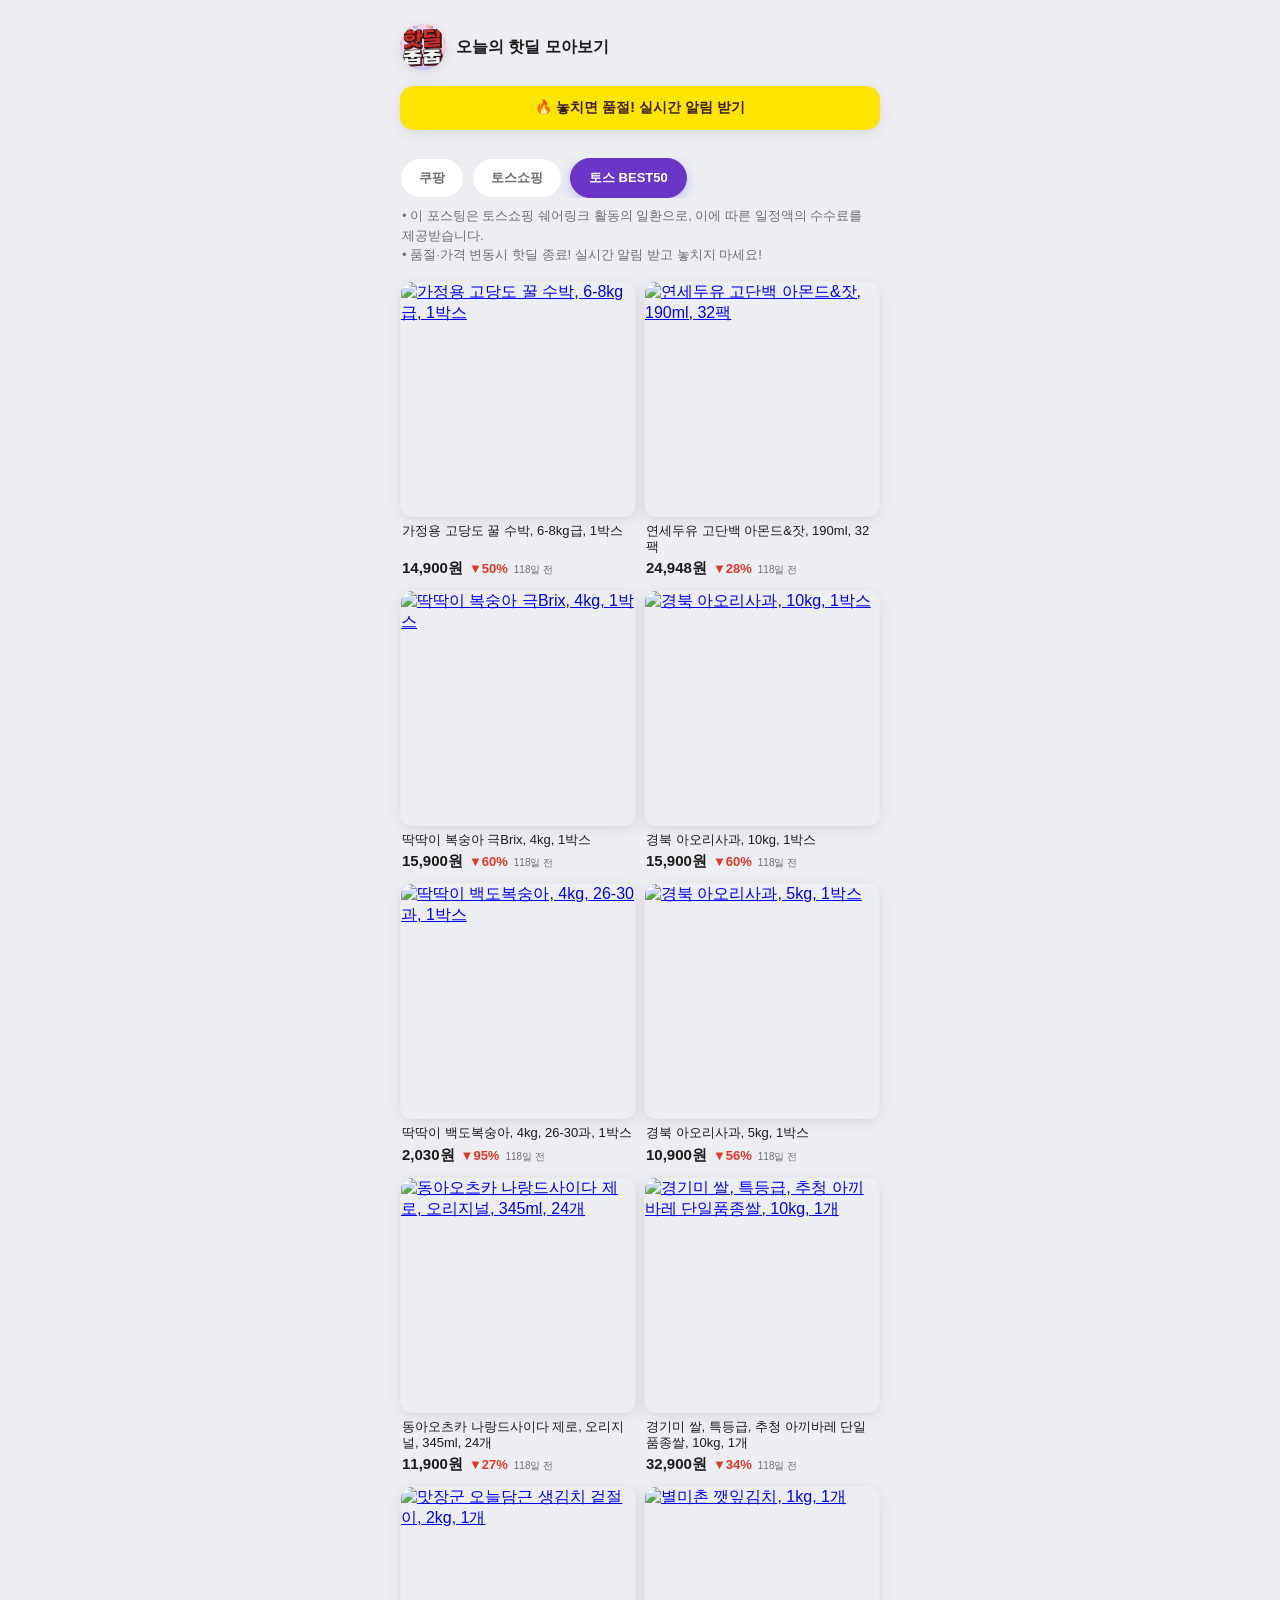
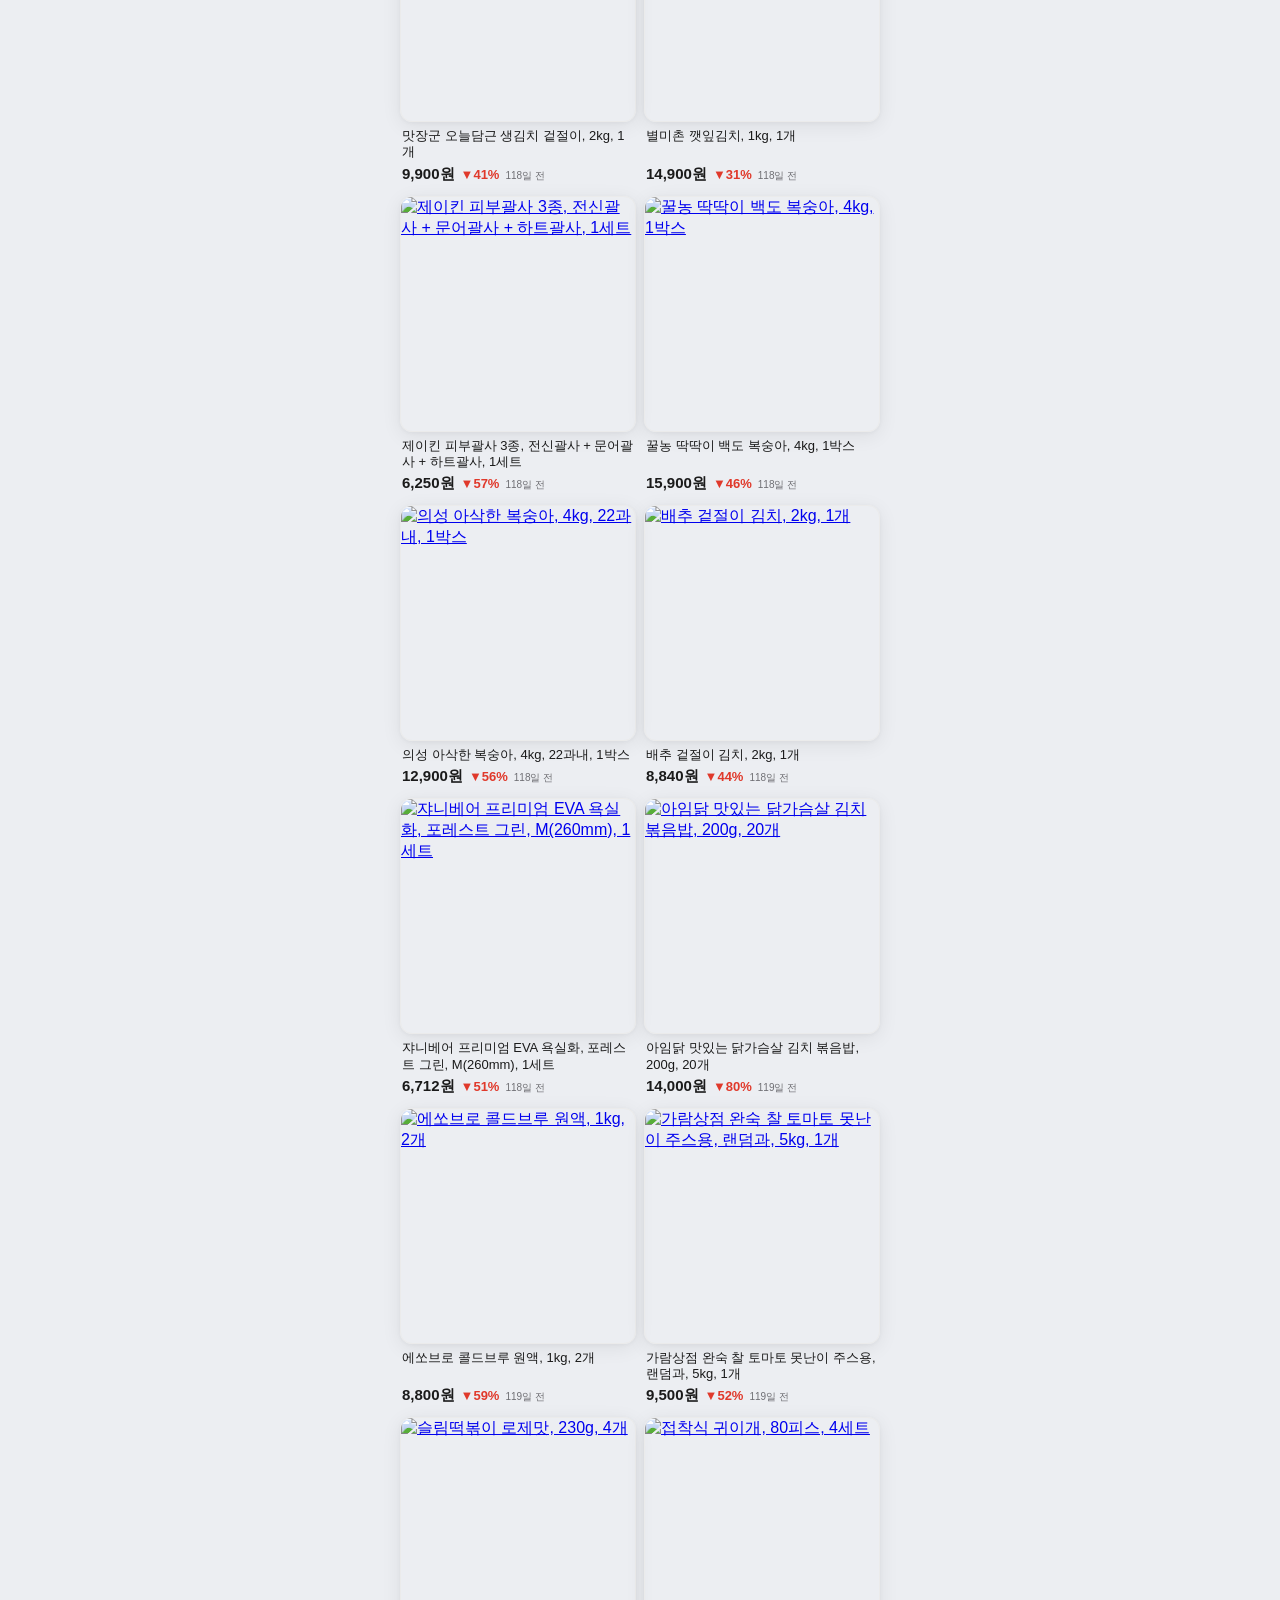
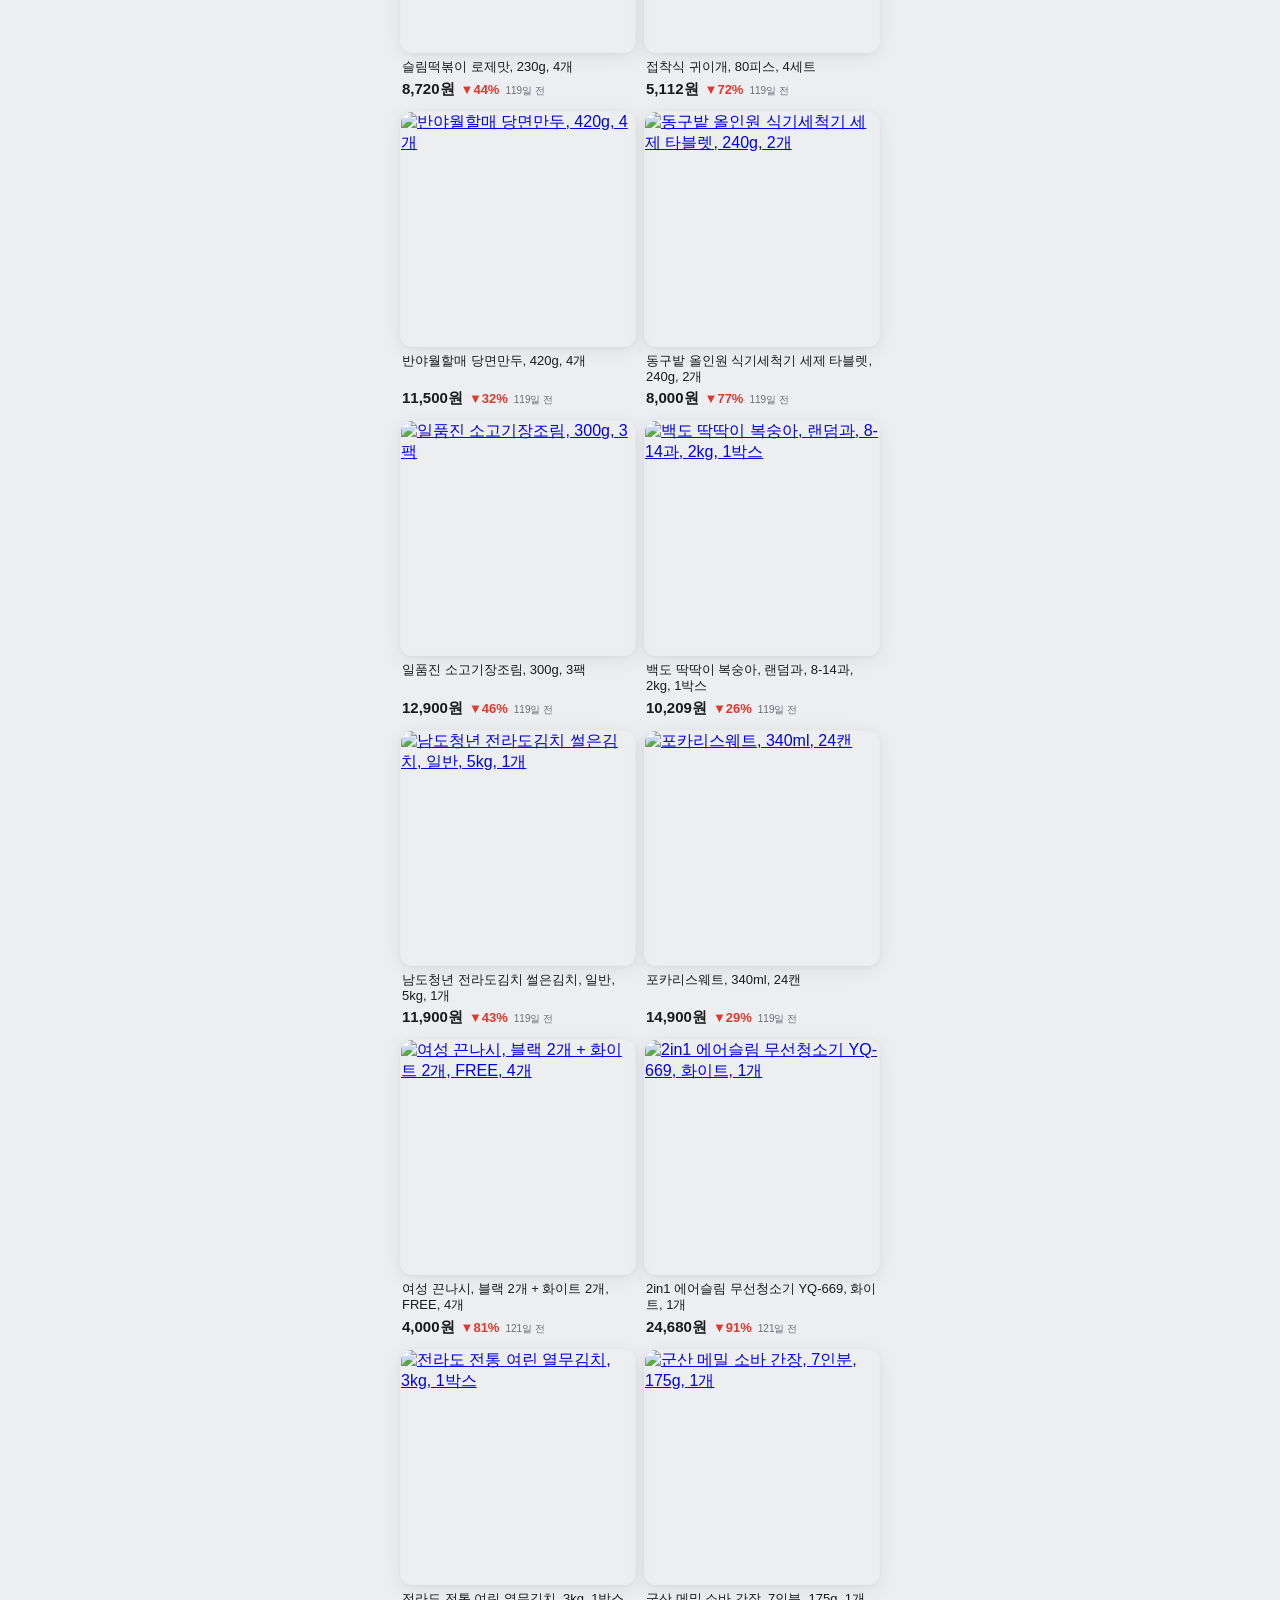
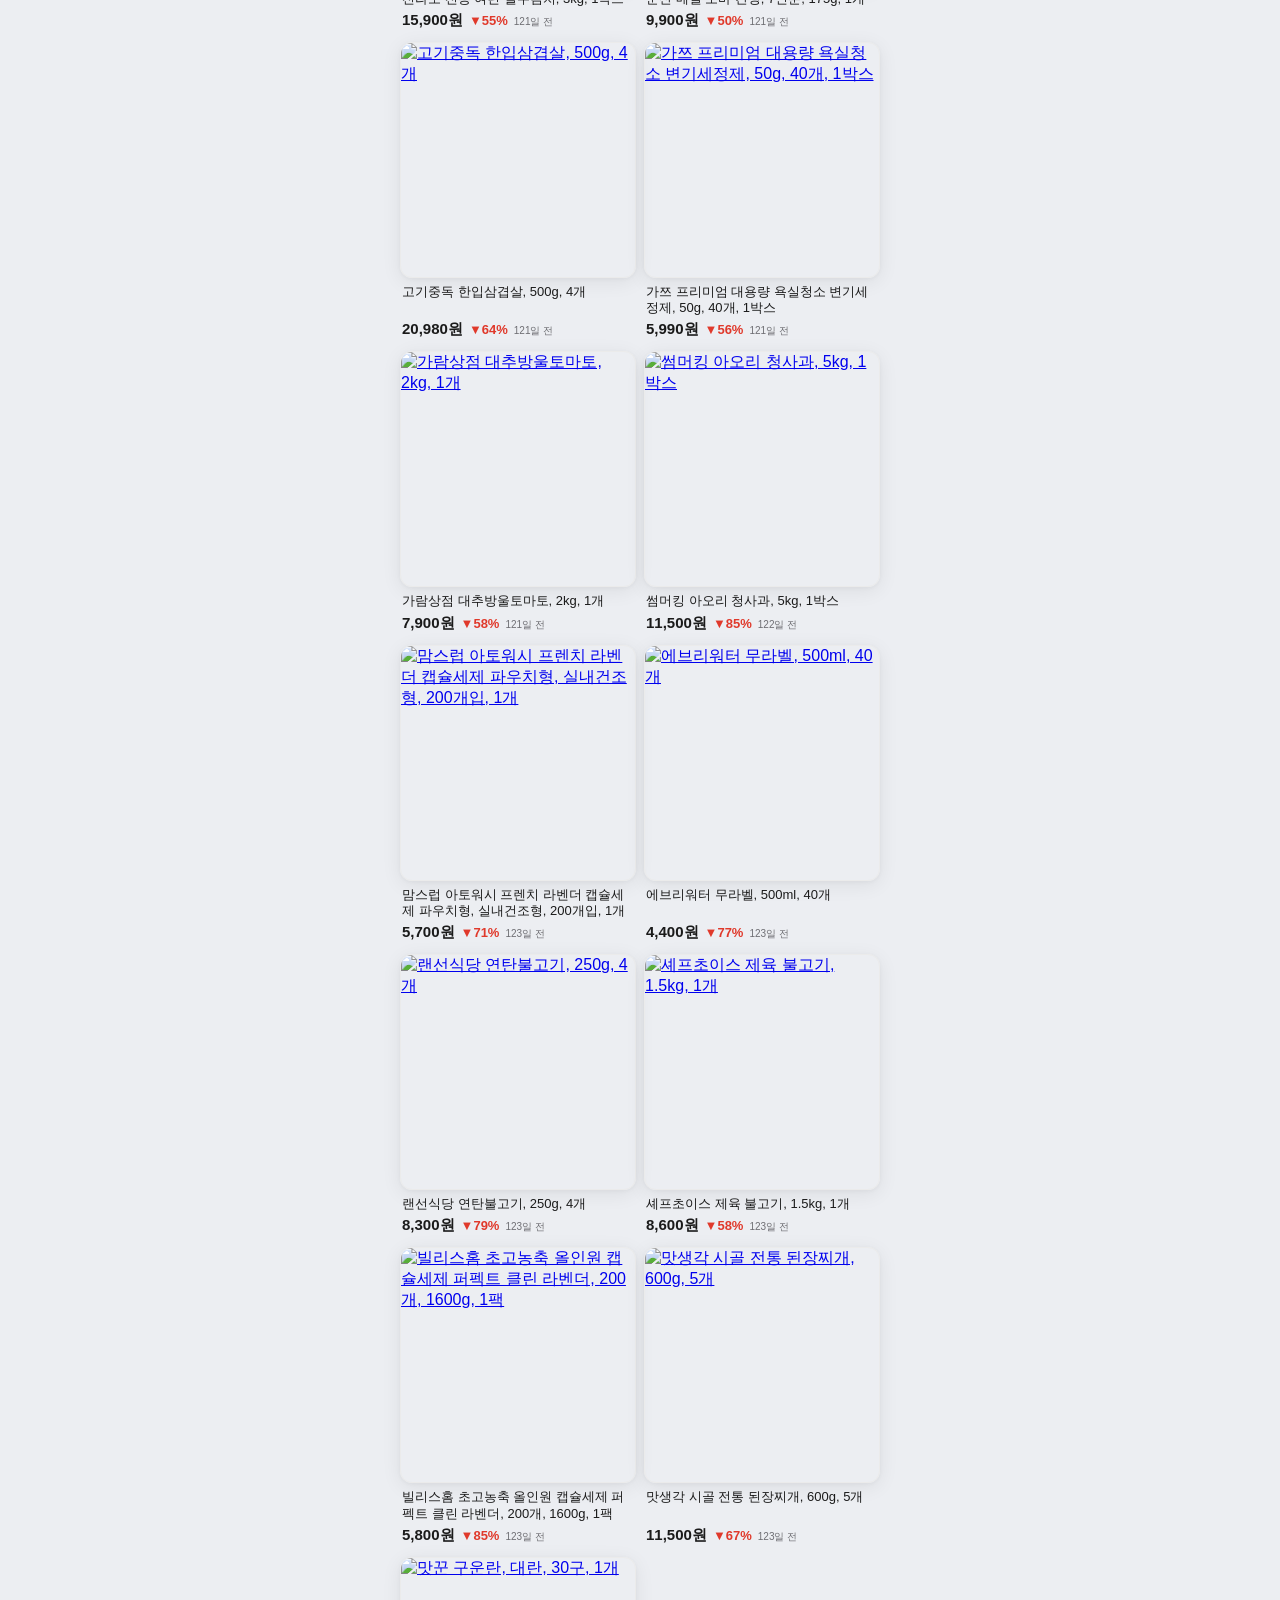
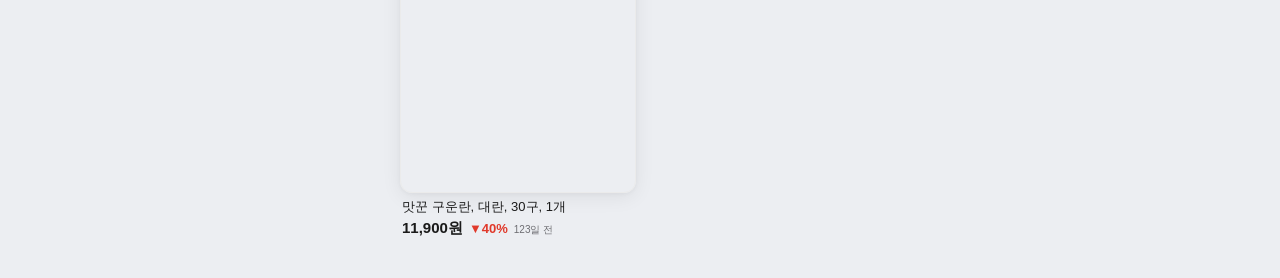
==== best50/index.html @ 7a3bce9b "토스 BEST50 탭 신설 + 전용 미리보기 페이지 - data.json: toss_best50 탭 추가, 기존 토스 탭의 랭킹 41건 이관   ("토스쇼핑" 탭은 카톡 실제 발행" ====
<!DOCTYPE html>
<html lang="ko">
<head>
<meta charset="UTF-8" />
<meta name="viewport" content="width=device-width, initial-scale=1" />

<!--
  "토스 BEST50" 전용 미리보기(OG) 페이지.

  왜 별도 파일인가: GitHub Pages는 정적 호스팅이라 `index.html?mall=toss_best50`처럼
  쿼리만 다른 주소는 서버가 **같은 파일**을 내려준다. 카카오톡·SNS 미리보기 크롤러는
  JS를 실행하지 않고 정적 <meta> 태그만 읽으므로, 쿼리로는 미리보기 이미지를 바꿀 수 없다.
  그래서 og 태그만 다른 이 페이지를 두고, 사람이 열면 즉시 본 페이지로 넘긴다.

  카카오 인앱 브라우저 탈출 스크립트는 여기 두지 않는다 — 아래 리다이렉트로 넘어간
  ../index.html이 그 처리를 이미 갖고 있어 거기서 걸린다(중복 불필요).
-->
<title>🔥 실시간 토스 BEST50 🔥</title>
<meta name="description" content="토스에서 볼 수 없는 실시간 토스 베스트50 랭킹" />
<meta property="og:type" content="website" />
<meta property="og:title" content="🔥 실시간 토스 BEST50 🔥" />
<meta property="og:description" content="토스에서 볼 수 없는 실시간 토스 베스트50 랭킹" />
<meta property="og:url" content="https://hotdeal-fairy.github.io/hotdeal/best50/" />
<meta property="og:image" content="https://hotdeal-fairy.github.io/hotdeal/images/best50-og-image.png?v=1" />
<meta property="og:image:width" content="1456" />
<meta property="og:image:height" content="720" />

<!-- 크롤러가 아닌 실제 방문자는 즉시 본 페이지의 BEST50 탭으로 보낸다.
     replace()를 쓰는 이유: history에 이 중간 페이지를 남기지 않아야 뒤로가기가
     무한 루프에 빠지지 않는다. -->
<script>
  location.replace("../index.html?mall=toss_best50");
</script>
<!-- JS가 꺼져 있어도 이동하도록 하는 폴백 -->
<meta http-equiv="refresh" content="0; url=../index.html?mall=toss_best50" />
</head>
<body>
<p style="font-family:-apple-system,BlinkMacSystemFont,'Apple SD Gothic Neo',sans-serif;padding:24px">
  이동 중입니다…
  <a href="../index.html?mall=toss_best50">토스 BEST50 보러가기</a>
</p>
</body>
</html>
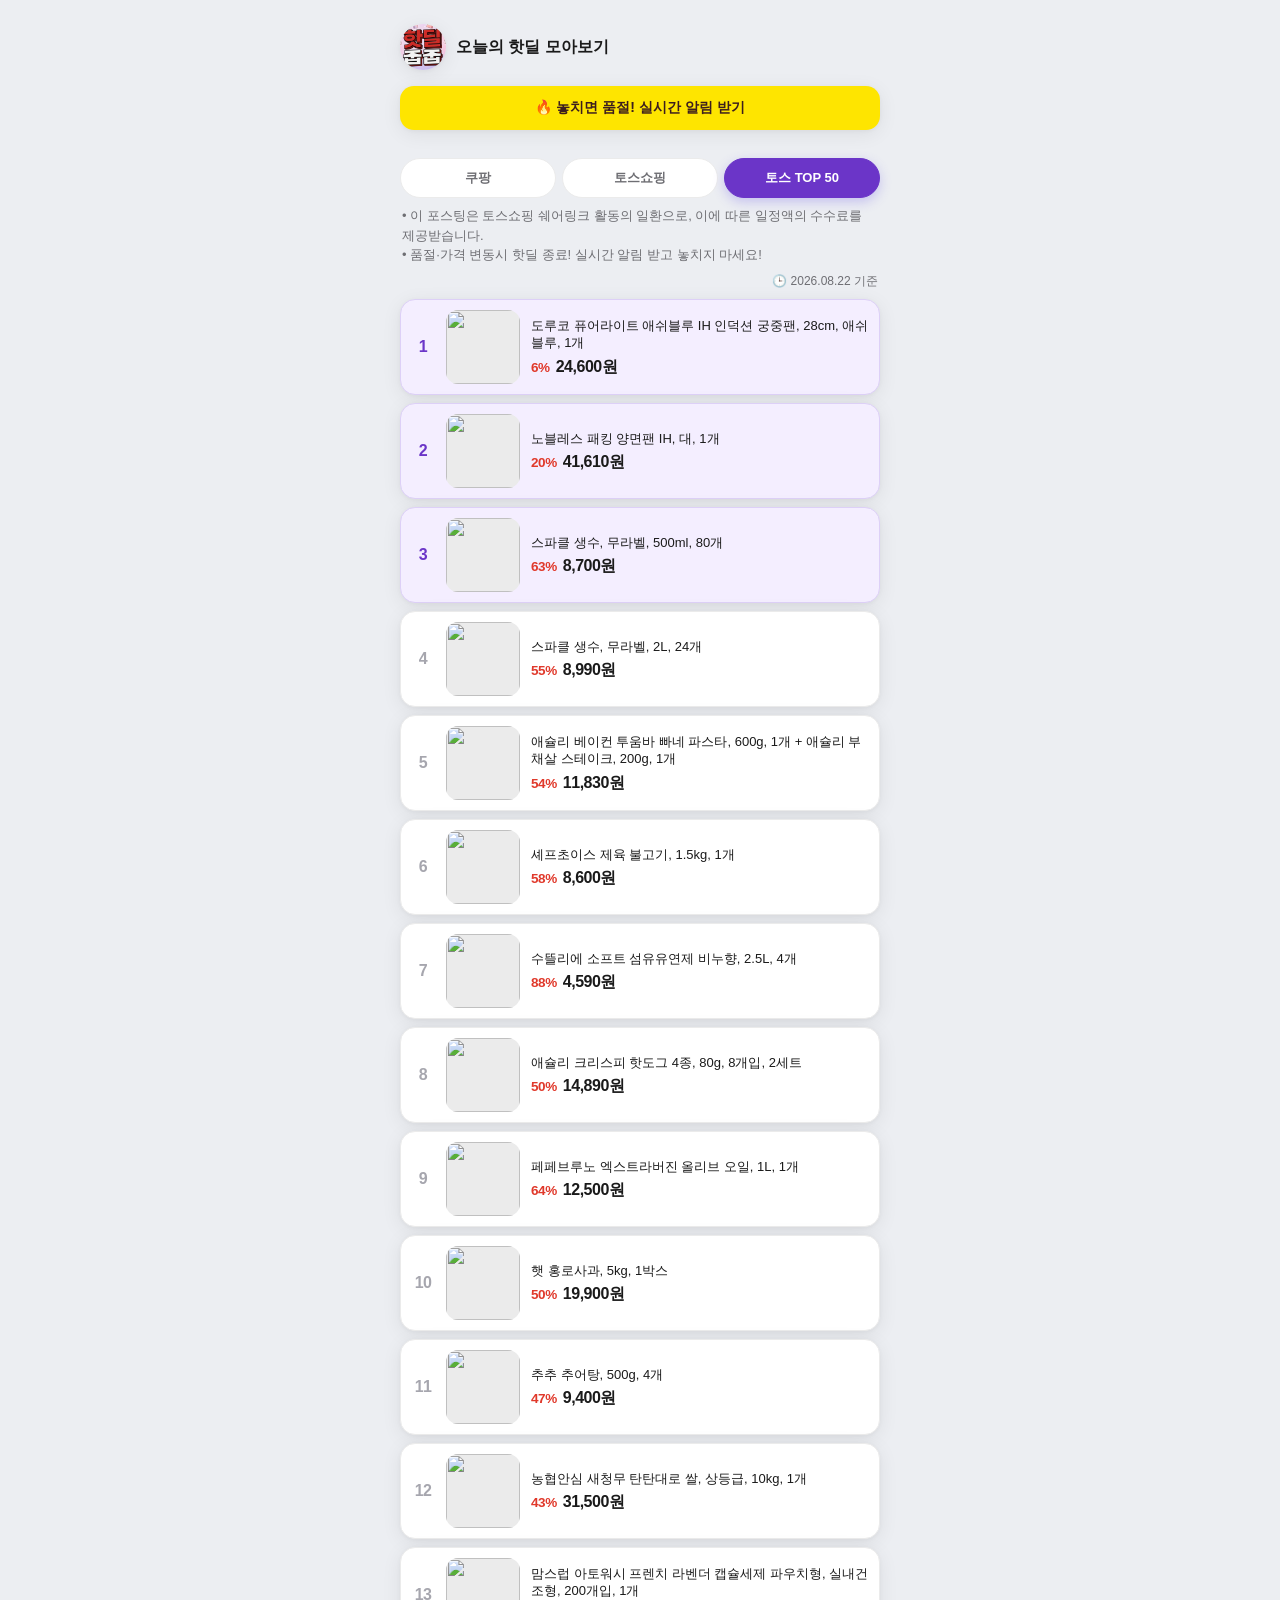
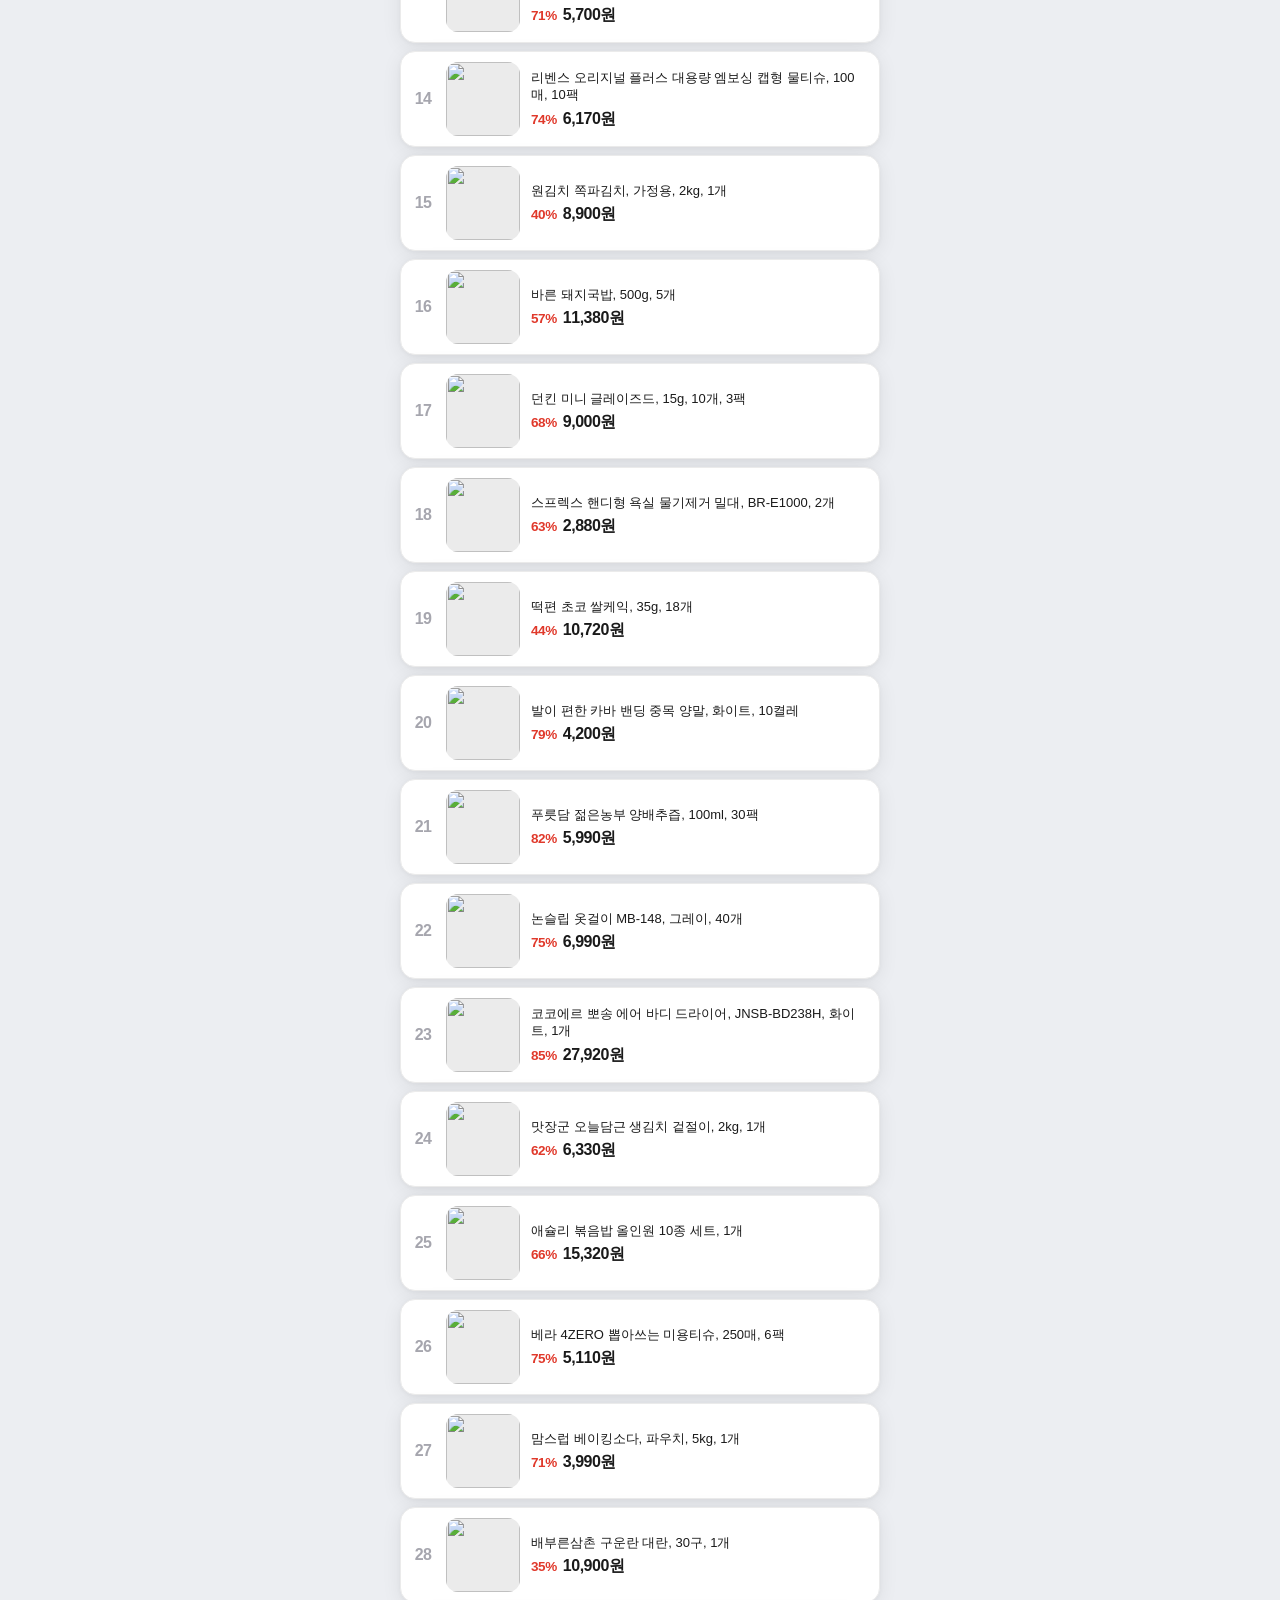
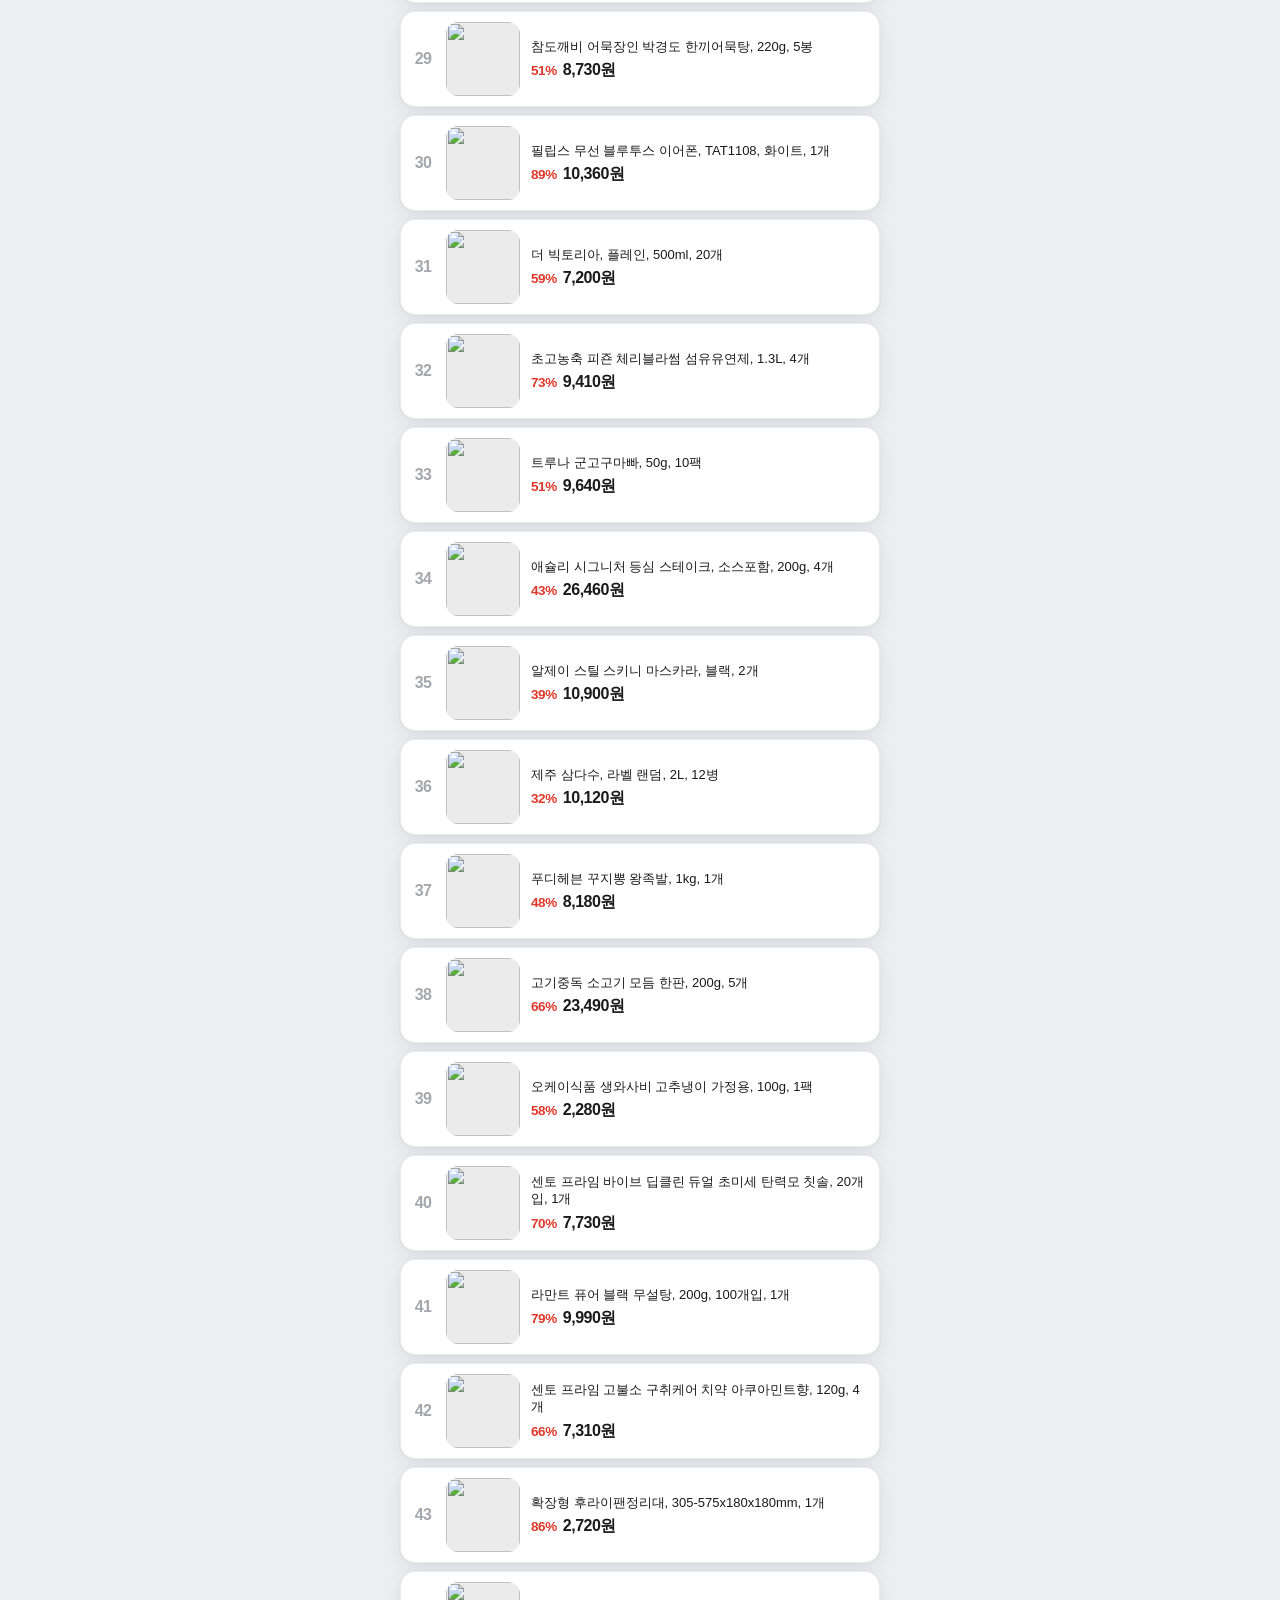
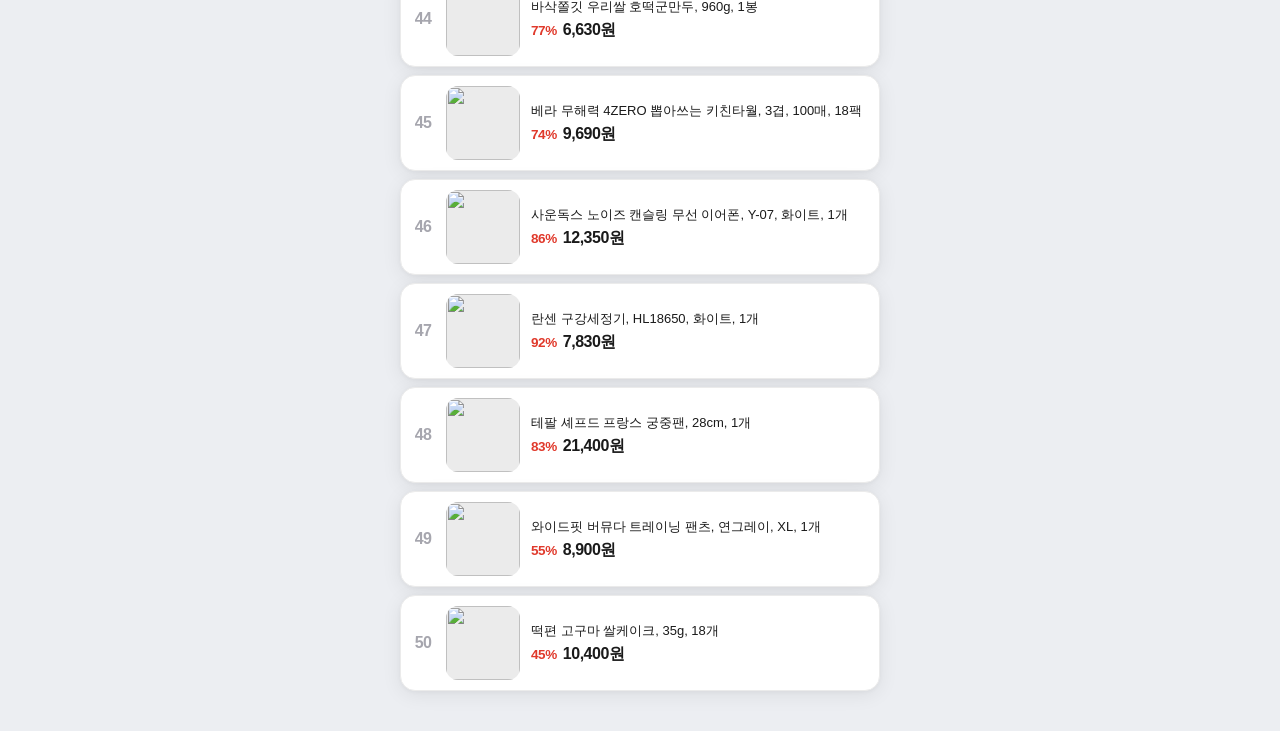
==== commit ca370781: "카톡 미리보기 이미지 2종 교체 + 랭킹 탭 명칭 TOP 50으로 변경 - images/og-image.jpg: 신규 디자인("오늘 딜 여기 다 있어요") 960x504 - ima" ====
--- a/best50/index.html
+++ b/best50/index.html
@@ -5,7 +5,7 @@
 <meta name="viewport" content="width=device-width, initial-scale=1" />
 
 <!--
-  "토스 BEST50" 전용 미리보기(OG) 페이지.
+  "토스 TOP 50" 전용 미리보기(OG) 페이지.
 
   왜 별도 파일인가: GitHub Pages는 정적 호스팅이라 `index.html?mall=toss_best50`처럼
   쿼리만 다른 주소는 서버가 **같은 파일**을 내려준다. 카카오톡·SNS 미리보기 크롤러는
@@ -15,15 +15,15 @@
   카카오 인앱 브라우저 탈출 스크립트는 여기 두지 않는다 — 아래 리다이렉트로 넘어간
   ../index.html이 그 처리를 이미 갖고 있어 거기서 걸린다(중복 불필요).
 -->
-<title>🔥 실시간 토스 BEST50 🔥</title>
-<meta name="description" content="토스에서 볼 수 없는 실시간 토스 베스트50 랭킹" />
+<title>🔥 토스쇼핑 실시간 TOP 50 🔥</title>
+<meta name="description" content="토스에서 볼 수 없는 실시간 판매 순위 TOP 50" />
 <meta property="og:type" content="website" />
-<meta property="og:title" content="🔥 실시간 토스 BEST50 🔥" />
-<meta property="og:description" content="토스에서 볼 수 없는 실시간 토스 베스트50 랭킹" />
+<meta property="og:title" content="🔥 토스쇼핑 실시간 TOP 50 🔥" />
+<meta property="og:description" content="토스에서 볼 수 없는 실시간 판매 순위 TOP 50" />
 <meta property="og:url" content="https://hotdeal-fairy.github.io/hotdeal/best50/" />
-<meta property="og:image" content="https://hotdeal-fairy.github.io/hotdeal/images/best50-og-image.png?v=1" />
-<meta property="og:image:width" content="1456" />
-<meta property="og:image:height" content="720" />
+<meta property="og:image" content="https://hotdeal-fairy.github.io/hotdeal/images/best50-og-image.png?v=2" />
+<meta property="og:image:width" content="960" />
+<meta property="og:image:height" content="504" />
 
 <!-- 크롤러가 아닌 실제 방문자는 즉시 본 페이지의 BEST50 탭으로 보낸다.
      replace()를 쓰는 이유: history에 이 중간 페이지를 남기지 않아야 뒤로가기가
@@ -37,7 +37,7 @@
 <body>
 <p style="font-family:-apple-system,BlinkMacSystemFont,'Apple SD Gothic Neo',sans-serif;padding:24px">
   이동 중입니다…
-  <a href="../index.html?mall=toss_best50">토스 BEST50 보러가기</a>
+  <a href="../index.html?mall=toss_best50">토스쇼핑 TOP 50 보러가기</a>
 </p>
 </body>
 </html>
